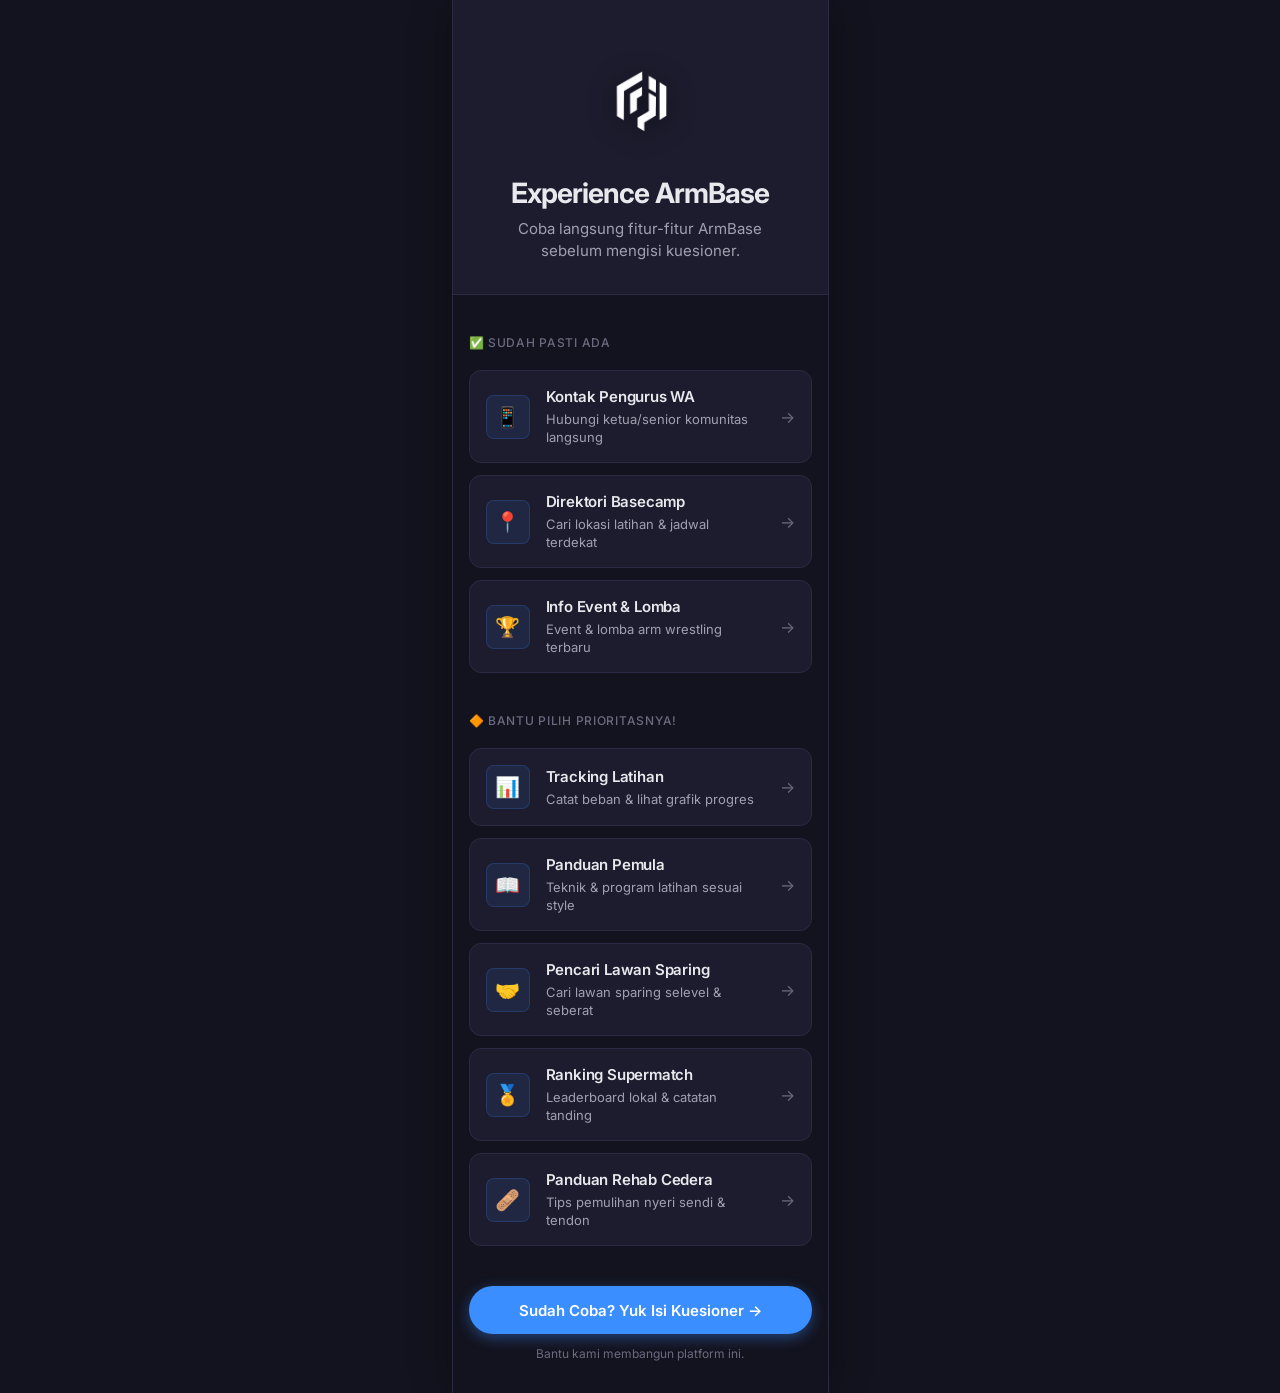
==== index.html @ 0b5d5841 "feat: setup mini experience hub and dark theme mockups" ====
<!DOCTYPE html>
<html lang="id">
<head>
  <meta charset="UTF-8">
  <meta name="viewport" content="width=375, initial-scale=1.0">
  <title>ArmBase — Coba Fitur</title>
  <link rel="stylesheet" href="mockup-shared.css">
  <style>
    body {
      padding-bottom: var(--sp-xl);
    }
    
    .hero-section {
      display: flex;
      flex-direction: column;
      align-items: center;
      text-align: center;
      padding: 40px var(--sp-md) 32px;
      border-bottom: 1px solid var(--hairline);
      background: var(--canvas-soft);
      margin-bottom: var(--sp-lg);
    }

    .hero-logo {
      width: 120px;
      height: auto;
      margin-bottom: var(--sp-md);
      filter: drop-shadow(0 4px 12px rgba(0, 0, 0, 0.5));
    }

    .hero-title {
      font-size: 28px;
      font-weight: 700;
      letter-spacing: -0.96px;
      color: var(--ink);
      margin-bottom: var(--sp-xs);
    }

    .hero-subtitle {
      font-size: 15px;
      color: var(--body);
      line-height: 22px;
      max-width: 280px;
    }

    .section-container {
      padding: 0 var(--sp-md) var(--sp-lg);
    }

    .grid-container {
      display: grid;
      grid-template-columns: 1fr;
      gap: var(--sp-sm);
      margin-top: var(--sp-sm);
    }

    .feature-card {
      display: flex;
      align-items: center;
      gap: var(--sp-md);
      background: var(--canvas-soft);
      border: 1px solid var(--hairline);
      border-radius: var(--r-lg);
      padding: var(--sp-md);
      text-decoration: none;
      transition: all 0.2s ease;
      position: relative;
      overflow: hidden;
    }
    
    .feature-card::before {
      content: "";
      position: absolute;
      inset: 0;
      background: linear-gradient(135deg, rgba(255,255,255,0.05) 0%, rgba(255,255,255,0) 100%);
      opacity: 0;
      transition: opacity 0.2s ease;
    }

    .feature-card:hover {
      border-color: var(--hairline-strong);
      transform: translateY(-2px);
      box-shadow: 0 8px 24px rgba(0, 0, 0, 0.4);
    }
    
    .feature-card:hover::before {
      opacity: 1;
    }
    
    .feature-card:active {
      transform: scale(0.98);
    }

    .feature-icon-wrapper {
      width: 44px;
      height: 44px;
      border-radius: var(--r-md);
      background: rgba(59, 142, 255, 0.1);
      border: 1px solid rgba(59, 142, 255, 0.2);
      display: flex;
      align-items: center;
      justify-content: center;
      font-size: 20px;
      flex-shrink: 0;
    }

    .feature-content {
      flex: 1;
    }

    .feature-title {
      font-size: 15px;
      font-weight: 600;
      color: var(--ink);
      margin-bottom: 4px;
      letter-spacing: -0.2px;
    }

    .feature-desc {
      font-size: 13px;
      color: var(--body);
      line-height: 18px;
    }
    
    .feature-arrow {
      color: var(--mute);
      font-size: 16px;
      margin-left: 4px;
    }

    .cta-container {
      padding: 0 var(--sp-md);
      margin-top: 16px;
    }
    
    .cta-button {
      display: flex;
      align-items: center;
      justify-content: center;
      gap: 8px;
      width: 100%;
      height: 48px;
      background: var(--link);
      color: #fff;
      font-size: 15px;
      font-weight: 600;
      border-radius: var(--r-pill);
      text-decoration: none;
      border: none;
      box-shadow: 0 4px 14px rgba(59, 142, 255, 0.4);
      transition: all 0.2s ease;
    }
    
    .cta-button:hover {
      background: var(--link-deep);
      box-shadow: 0 6px 20px rgba(59, 142, 255, 0.5);
      transform: translateY(-1px);
    }
    
    .cta-button:active {
      transform: scale(0.98);
    }
    
    .cta-subtitle {
      text-align: center;
      font-size: 12px;
      color: var(--mute);
      margin-top: 12px;
    }

  </style>
</head>
<body>

  <div class="hero-section">
    <img src="logo.png" alt="ArmBase Logo" class="hero-logo">
    <h1 class="hero-title">Experience ArmBase</h1>
    <p class="hero-subtitle">Coba langsung fitur-fitur ArmBase sebelum mengisi kuesioner.</p>
  </div>

  <div class="section-container">
    <div class="section-label" style="padding-left: 0; padding-right: 0; display: flex; justify-content: space-between; align-items: center;">
      ✅ Sudah Pasti Ada
    </div>
    
    <div class="grid-container">
      <a href="06_kontak_pengurus_wa.html" class="feature-card">
        <div class="feature-icon-wrapper">📱</div>
        <div class="feature-content">
          <div class="feature-title">Kontak Pengurus WA</div>
          <div class="feature-desc">Hubungi ketua/senior komunitas langsung</div>
        </div>
        <div class="feature-arrow">→</div>
      </a>
      
      <a href="07_direktori_basecamp_jadwal.html" class="feature-card">
        <div class="feature-icon-wrapper">📍</div>
        <div class="feature-content">
          <div class="feature-title">Direktori Basecamp</div>
          <div class="feature-desc">Cari lokasi latihan & jadwal terdekat</div>
        </div>
        <div class="feature-arrow">→</div>
      </a>
      
      <a href="08_papan_info_event_lomba.html" class="feature-card">
        <div class="feature-icon-wrapper">🏆</div>
        <div class="feature-content">
          <div class="feature-title">Info Event & Lomba</div>
          <div class="feature-desc">Event & lomba arm wrestling terbaru</div>
        </div>
        <div class="feature-arrow">→</div>
      </a>
    </div>
  </div>

  <div class="section-container">
    <div class="section-label" style="padding-left: 0; padding-right: 0; display: flex; justify-content: space-between; align-items: center;">
      🔶 Bantu Pilih Prioritasnya!
    </div>
    
    <div class="grid-container">
      <a href="01_tracking_grafik_progres.html" class="feature-card">
        <div class="feature-icon-wrapper">📊</div>
        <div class="feature-content">
          <div class="feature-title">Tracking Latihan</div>
          <div class="feature-desc">Catat beban & lihat grafik progres</div>
        </div>
        <div class="feature-arrow">→</div>
      </a>
      
      <a href="02_panduan_pemula_rekomendasi.html" class="feature-card">
        <div class="feature-icon-wrapper">📖</div>
        <div class="feature-content">
          <div class="feature-title">Panduan Pemula</div>
          <div class="feature-desc">Teknik & program latihan sesuai style</div>
        </div>
        <div class="feature-arrow">→</div>
      </a>
      
      <a href="03_pencari_lawan_sparing.html" class="feature-card">
        <div class="feature-icon-wrapper">🤝</div>
        <div class="feature-content">
          <div class="feature-title">Pencari Lawan Sparing</div>
          <div class="feature-desc">Cari lawan sparing selevel & seberat</div>
        </div>
        <div class="feature-arrow">→</div>
      </a>
      
      <a href="04_riwayat_ranking_supermatch.html" class="feature-card">
        <div class="feature-icon-wrapper">🏅</div>
        <div class="feature-content">
          <div class="feature-title">Ranking Supermatch</div>
          <div class="feature-desc">Leaderboard lokal & catatan tanding</div>
        </div>
        <div class="feature-arrow">→</div>
      </a>
      
      <a href="05_panduan_rehab_cedera.html" class="feature-card">
        <div class="feature-icon-wrapper">🩹</div>
        <div class="feature-content">
          <div class="feature-title">Panduan Rehab Cedera</div>
          <div class="feature-desc">Tips pemulihan nyeri sendi & tendon</div>
        </div>
        <div class="feature-arrow">→</div>
      </a>
    </div>
  </div>

  <div class="cta-container">
    <a href="https://docs.google.com/forms/d/e/1FAIpQLSePr3avlJhbw--iCud2xzFFPT0WVsM0hc8czAwdb1kWFpTDTA/viewform?usp=header" target="_blank" class="cta-button">
      Sudah Coba? Yuk Isi Kuesioner →
    </a>
    <div class="cta-subtitle">Bantu kami membangun platform ini.</div>
  </div>

</body>
</html>
---- mockup-shared.css ----
/* ================================================
   ArmBase Mockup — Shared Design Tokens (Vercel-Inspired)
   Extracted from design.md
   ================================================ */

@import url('https://fonts.googleapis.com/css2?family=Inter:wght@400;500;600;700&display=swap');

:root {
  /* Colors — Soft Dark Palette */
  --primary: #e8e8ed;
  --on-primary: #13131f;
  --ink: #e8e8ed;
  --body: #a0a0b0;
  --mute: #6b6b80;
  --hairline: #2a2a42;
  --hairline-strong: #45456a;
  --canvas: #13131f;
  --canvas-soft: #1c1c2e;
  --canvas-soft-2: #252540;
  --link: #3b8eff;
  --link-deep: #5ca0ff;
  --success: #3b8eff;
  --error: #ff4d4d;
  --error-soft: rgba(238, 0, 0, 0.15);
  --warning: #f5a623;
  --warning-soft: rgba(245, 166, 35, 0.15);
  --warning-deep: #f5b85a;
  --violet: #a78bfa;
  --cyan: #50e3c2;
  --cyan-deep: #29bc9b;
  --highlight-pink: #ff0080;
  --whatsapp: #25D366;

  /* Spacing */
  --sp-xxs: 4px;
  --sp-xs: 8px;
  --sp-sm: 12px;
  --sp-md: 16px;
  --sp-lg: 24px;
  --sp-xl: 32px;

  /* Rounded */
  --r-xs: 4px;
  --r-sm: 6px;
  --r-md: 8px;
  --r-lg: 12px;
  --r-xl: 16px;
  --r-pill: 100px;
  --r-full: 9999px;
}

* { margin: 0; padding: 0; box-sizing: border-box; }

body {
  font-family: 'Inter', system-ui, -apple-system, sans-serif;
  background: var(--canvas);
  color: var(--ink);
  width: 375px;
  min-height: 100vh;
  overflow-x: hidden;
  -webkit-font-smoothing: antialiased;
  margin: 0 auto;
  box-shadow: 0 0 0 1px var(--hairline), 0 0 40px rgba(0, 0, 0, 0.3);
}

/* ─── Navbar ─── */
.navbar {
  display: flex;
  align-items: center;
  justify-content: space-between;
  height: 56px;
  padding: 0 var(--sp-md);
  border-bottom: 1px solid var(--hairline);
  background: var(--canvas);
  position: sticky;
  top: 0;
  z-index: 100;
}
.navbar-brand {
  font-size: 18px;
  font-weight: 700;
  letter-spacing: -0.5px;
  color: var(--ink);
}
.navbar-brand span {
  color: var(--link);
}
.navbar-icons {
  display: flex;
  gap: var(--sp-xs);
}
.navbar-icon {
  width: 32px; height: 32px;
  border-radius: var(--r-full);
  border: 1px solid var(--hairline);
  display: flex; align-items: center; justify-content: center;
  background: var(--canvas);
  color: var(--mute);
  font-size: 14px;
}

/* ─── Page Header ─── */
.page-header {
  padding: var(--sp-lg) var(--sp-md) var(--sp-sm);
}
.page-title {
  font-size: 24px;
  font-weight: 600;
  letter-spacing: -0.96px;
  line-height: 32px;
  color: var(--ink);
}
.page-subtitle {
  font-size: 14px;
  font-weight: 400;
  line-height: 20px;
  color: var(--body);
  margin-top: var(--sp-xxs);
}
.page-date {
  font-size: 12px;
  color: var(--mute);
  margin-top: var(--sp-xxs);
}

/* ─── Cards ─── */
.card {
  background: var(--canvas);
  border: 1px solid var(--hairline);
  border-radius: var(--r-lg);
  padding: var(--sp-md);
  margin: 0 var(--sp-md) var(--sp-sm);
}
.card-soft {
  background: var(--canvas-soft);
  border: 1px solid var(--hairline);
  border-radius: var(--r-lg);
  padding: var(--sp-md);
  margin: 0 var(--sp-md) var(--sp-sm);
}
.card-highlight {
  border-color: var(--link);
  box-shadow: 0 0 0 1px var(--link);
}
.card-title {
  font-size: 14px;
  font-weight: 600;
  color: var(--ink);
  letter-spacing: -0.28px;
}
.card-desc {
  font-size: 13px;
  color: var(--body);
  line-height: 18px;
  margin-top: var(--sp-xxs);
}
.card-meta {
  font-size: 12px;
  color: var(--mute);
  margin-top: var(--sp-xxs);
}
.card-row {
  display: flex;
  align-items: center;
  gap: var(--sp-xs);
  margin-top: var(--sp-xs);
}

/* ─── Buttons ─── */
.btn-primary {
  display: inline-flex;
  align-items: center;
  justify-content: center;
  height: 40px;
  padding: 0 var(--sp-md);
  background: var(--primary);
  color: var(--on-primary);
  font-size: 14px;
  font-weight: 500;
  border-radius: var(--r-pill);
  border: none;
  cursor: pointer;
  width: 100%;
  letter-spacing: -0.28px;
}
.btn-secondary {
  display: inline-flex;
  align-items: center;
  justify-content: center;
  height: 40px;
  padding: 0 var(--sp-md);
  background: var(--canvas);
  color: var(--ink);
  font-size: 14px;
  font-weight: 500;
  border-radius: var(--r-pill);
  border: 1px solid var(--hairline);
  cursor: pointer;
  width: 100%;
  letter-spacing: -0.28px;
}
.btn-sm {
  height: 32px;
  font-size: 13px;
  padding: 0 var(--sp-sm);
}
.btn-whatsapp {
  background: var(--whatsapp);
  color: white;
  border: none;
}

/* ─── Badges ─── */
.badge {
  display: inline-flex;
  align-items: center;
  height: 22px;
  padding: 0 var(--sp-xs);
  border-radius: var(--r-full);
  font-size: 11px;
  font-weight: 500;
  letter-spacing: 0.02em;
}
.badge-blue { background: rgba(59, 142, 255, 0.15); color: #5ca0ff; }
.badge-green { background: rgba(10, 124, 66, 0.15); color: #34d399; }
.badge-yellow { background: var(--warning-soft); color: var(--warning-deep); }
.badge-red { background: var(--error-soft); color: #ff6b6b; }
.badge-cyan { background: rgba(80, 227, 194, 0.15); color: #50e3c2; }
.badge-violet { background: rgba(121, 40, 202, 0.15); color: #a78bfa; }
.badge-mute { background: rgba(107, 107, 128, 0.12); color: var(--mute); }

/* ─── Tags ─── */
.tag {
  display: inline-flex;
  align-items: center;
  height: 20px;
  padding: 0 6px;
  border-radius: var(--r-xs);
  font-size: 11px;
  font-weight: 500;
}
.tag-red { background: rgba(238, 0, 0, 0.12); color: #ff6b6b; }
.tag-yellow { background: rgba(245, 166, 35, 0.12); color: #f5b85a; }
.tag-cyan { background: rgba(80, 227, 194, 0.12); color: #50e3c2; }
.tag-blue { background: rgba(59, 142, 255, 0.12); color: #5ca0ff; }

/* ─── Avatar ─── */
.avatar {
  width: 40px; height: 40px;
  border-radius: var(--r-full);
  background: var(--canvas-soft-2);
  display: flex; align-items: center; justify-content: center;
  font-size: 14px;
  font-weight: 600;
  color: var(--body);
  flex-shrink: 0;
}
.avatar-sm {
  width: 32px; height: 32px;
  font-size: 12px;
}

/* ─── Filter/Dropdown ─── */
.filter-row {
  display: flex;
  gap: var(--sp-xs);
  padding: 0 var(--sp-md);
  margin-bottom: var(--sp-sm);
  overflow-x: auto;
}
.filter-chip {
  display: inline-flex;
  align-items: center;
  height: 32px;
  padding: 0 var(--sp-sm);
  border-radius: var(--r-pill);
  font-size: 13px;
  font-weight: 500;
  border: 1px solid var(--hairline);
  background: var(--canvas);
  color: var(--body);
  white-space: nowrap;
  flex-shrink: 0;
}
.filter-chip-active {
  background: var(--primary);
  color: var(--on-primary);
  border-color: var(--primary);
}
.select-mock {
  display: inline-flex;
  align-items: center;
  height: 36px;
  padding: 0 var(--sp-sm);
  border-radius: var(--r-sm);
  font-size: 13px;
  font-weight: 400;
  border: 1px solid var(--hairline);
  background: var(--canvas);
  color: var(--ink);
  gap: var(--sp-xxs);
}
.select-mock::after {
  content: "▾";
  color: var(--mute);
  font-size: 10px;
}

/* ─── Tabs ─── */
.tabs {
  display: flex;
  gap: 0;
  padding: 0 var(--sp-md);
  border-bottom: 1px solid var(--hairline);
  margin-bottom: var(--sp-md);
}
.tab {
  padding: var(--sp-sm) var(--sp-md);
  font-size: 14px;
  font-weight: 500;
  color: var(--mute);
  border-bottom: 2px solid transparent;
  letter-spacing: -0.28px;
}
.tab-active {
  color: var(--ink);
  border-bottom-color: var(--ink);
}

/* ─── Section dividers ─── */
.section-label {
  font-size: 12px;
  font-weight: 500;
  color: var(--mute);
  text-transform: uppercase;
  letter-spacing: 0.06em;
  padding: var(--sp-md) var(--sp-md) var(--sp-xs);
}

/* ─── Stat cards ─── */
.stat-row {
  display: flex;
  gap: var(--sp-xs);
  padding: 0 var(--sp-md);
  margin-bottom: var(--sp-md);
}
.stat-card {
  flex: 1;
  background: var(--canvas-soft);
  border: 1px solid var(--hairline);
  border-radius: var(--r-md);
  padding: var(--sp-sm);
  text-align: center;
}
.stat-value {
  font-size: 18px;
  font-weight: 600;
  color: var(--ink);
  letter-spacing: -0.5px;
}
.stat-label {
  font-size: 11px;
  color: var(--mute);
  margin-top: 2px;
}

/* ─── Form inputs (mock) ─── */
.form-group {
  margin-bottom: var(--sp-sm);
  padding: 0 var(--sp-md);
}
.form-label {
  font-size: 13px;
  font-weight: 500;
  color: var(--ink);
  margin-bottom: var(--sp-xxs);
  display: block;
}
.form-input {
  width: 100%;
  height: 40px;
  padding: 0 var(--sp-sm);
  border: 1px solid var(--hairline);
  border-radius: var(--r-sm);
  font-size: 14px;
  color: var(--ink);
  background: var(--canvas);
}
.form-input-row {
  display: flex;
  gap: var(--sp-xs);
}
.form-input-row .form-group {
  flex: 1;
  padding: 0;
}

/* ─── Progress bar ─── */
.progress-bar-container {
  padding: 0 var(--sp-md);
  margin-bottom: var(--sp-md);
}
.progress-label {
  font-size: 12px;
  font-weight: 500;
  color: var(--mute);
  margin-bottom: var(--sp-xxs);
}
.progress-bar-track {
  height: 6px;
  background: var(--canvas-soft-2);
  border-radius: var(--r-pill);
  overflow: hidden;
}
.progress-bar-fill {
  height: 100%;
  background: var(--link);
  border-radius: var(--r-pill);
}

/* ─── Timeline ─── */
.timeline {
  padding: 0 var(--sp-md);
  margin-bottom: var(--sp-md);
}
.timeline-item {
  display: flex;
  gap: var(--sp-sm);
  padding-bottom: var(--sp-md);
  position: relative;
}
.timeline-dot-col {
  display: flex;
  flex-direction: column;
  align-items: center;
  width: 20px;
  flex-shrink: 0;
}
.timeline-dot {
  width: 10px; height: 10px;
  border-radius: var(--r-full);
  border: 2px solid var(--link);
  background: var(--canvas);
  flex-shrink: 0;
}
.timeline-dot-locked {
  border-color: var(--hairline);
}
.timeline-line {
  width: 2px;
  flex: 1;
  background: var(--hairline);
  margin-top: 4px;
}
.timeline-content {
  flex: 1;
  padding-bottom: 4px;
}
.timeline-content-locked {
  opacity: 0.5;
}

/* ─── Warning card ─── */
.warning-card {
  background: var(--warning-soft);
  border: 1px solid var(--warning);
  border-radius: var(--r-md);
  padding: var(--sp-sm);
  margin: 0 var(--sp-md) var(--sp-md);
  font-size: 13px;
  line-height: 18px;
  color: var(--warning-deep);
}

/* ─── Chart placeholder ─── */
.chart-area {
  margin: 0 var(--sp-md) var(--sp-md);
  background: var(--canvas-soft);
  border: 1px solid var(--hairline);
  border-radius: var(--r-lg);
  padding: var(--sp-md);
  position: relative;
  height: 180px;
  overflow: hidden;
}

/* ─── Map placeholder ─── */
.map-placeholder {
  margin: 0 var(--sp-md) var(--sp-md);
  background: var(--canvas-soft-2);
  border: 1px solid var(--hairline);
  border-radius: var(--r-lg);
  height: 120px;
  display: flex;
  align-items: center;
  justify-content: center;
  color: var(--mute);
  font-size: 13px;
  position: relative;
}

/* ─── Grid 2x2 ─── */
.grid-2x2 {
  display: grid;
  grid-template-columns: 1fr 1fr;
  gap: var(--sp-xs);
  padding: 0 var(--sp-md);
  margin-bottom: var(--sp-md);
}
.grid-card {
  background: var(--canvas-soft);
  border: 1px solid var(--hairline);
  border-radius: var(--r-md);
  padding: var(--sp-sm);
  text-align: center;
  cursor: pointer;
}
.grid-card-active {
  border-color: var(--link);
  box-shadow: 0 0 0 1px var(--link);
  background: rgba(59, 142, 255, 0.1);
}
.grid-card-icon {
  font-size: 20px;
  margin-bottom: var(--sp-xxs);
}
.grid-card-label {
  font-size: 13px;
  font-weight: 500;
  color: var(--ink);
}

/* ─── Podium ─── */
.podium {
  display: flex;
  align-items: flex-end;
  justify-content: center;
  gap: var(--sp-xs);
  padding: 0 var(--sp-md);
  margin-bottom: var(--sp-md);
  height: 140px;
}
.podium-item {
  flex: 1;
  border-radius: var(--r-md) var(--r-md) 0 0;
  padding: var(--sp-sm);
  text-align: center;
  display: flex;
  flex-direction: column;
  justify-content: flex-end;
}
.podium-1 { background: rgba(249, 203, 40, 0.12); border: 1px solid rgba(249, 203, 40, 0.3); height: 130px; }
.podium-2 { background: rgba(180, 180, 200, 0.1); border: 1px solid rgba(180, 180, 200, 0.25); height: 105px; }
.podium-3 { background: rgba(247, 168, 168, 0.1); border: 1px solid rgba(247, 168, 168, 0.25); height: 85px; }
.podium-rank { font-size: 20px; margin-bottom: 2px; }
.podium-name { font-size: 12px; font-weight: 600; color: var(--ink); }
.podium-stats { font-size: 10px; color: var(--mute); margin-top: 2px; }
.podium-score { font-size: 14px; font-weight: 700; color: var(--ink); margin-top: 2px; }

/* ─── List items ─── */
.list-item {
  display: flex;
  align-items: center;
  gap: var(--sp-sm);
  padding: var(--sp-sm) var(--sp-md);
  border-bottom: 1px solid var(--hairline);
}
.list-item:last-child { border-bottom: none; }
.list-rank {
  font-size: 14px;
  font-weight: 600;
  color: var(--mute);
  width: 24px;
  text-align: center;
  flex-shrink: 0;
}

/* ─── Footer note ─── */
.footer-note {
  padding: var(--sp-md);
  text-align: center;
  font-size: 12px;
  color: var(--mute);
  line-height: 18px;
}

/* ─── Utility ─── */
.mt-xs { margin-top: var(--sp-xs); }
.mt-sm { margin-top: var(--sp-sm); }
.mt-md { margin-top: var(--sp-md); }
.mb-xs { margin-bottom: var(--sp-xs); }
.mb-sm { margin-bottom: var(--sp-sm); }
.mb-md { margin-bottom: var(--sp-md); }
.px-md { padding-left: var(--sp-md); padding-right: var(--sp-md); }
.flex-between { display: flex; justify-content: space-between; align-items: center; }
.text-center { text-align: center; }
.gap-xs { gap: var(--sp-xs); }
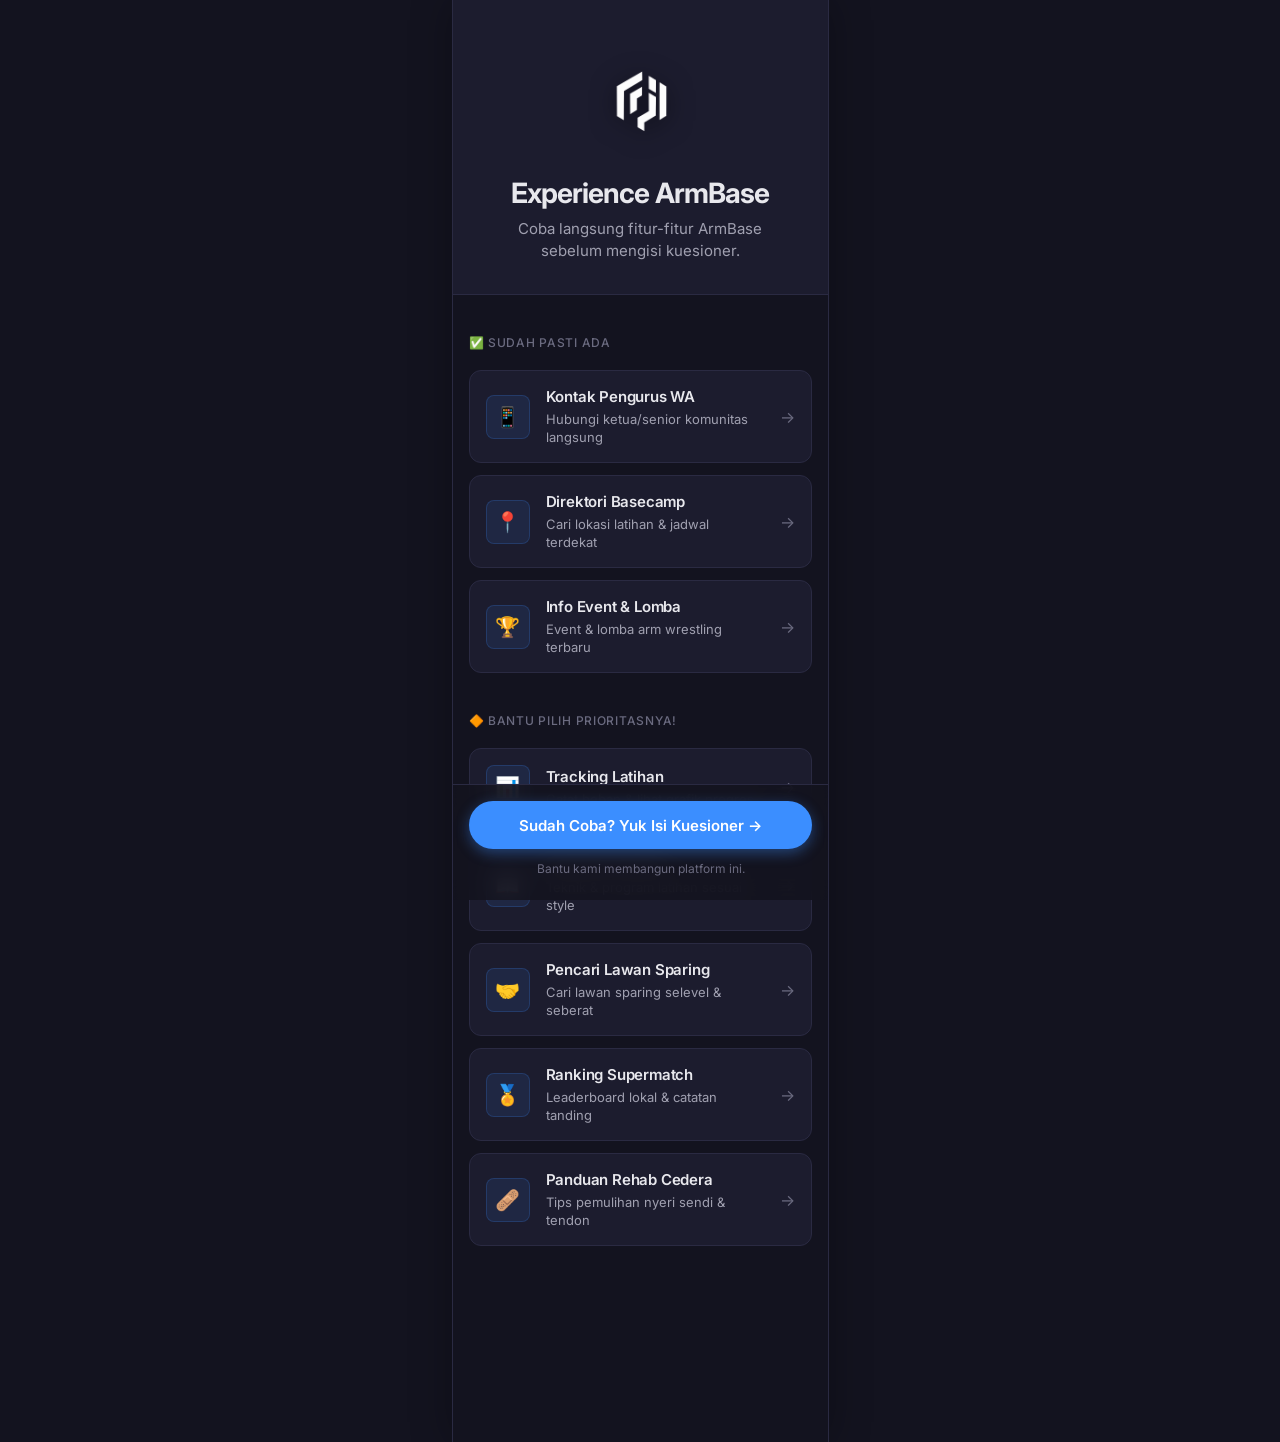
==== commit a28d6a5a: "feat: make CTA button sticky at bottom" ====
--- a/index.html
+++ b/index.html
@@ -129,8 +129,15 @@
     }
 
     .cta-container {
-      padding: 0 var(--sp-md);
-      margin-top: 16px;
+      position: sticky;
+      bottom: 0;
+      padding: 16px var(--sp-md) 24px;
+      margin-top: 24px;
+      background: rgba(19, 19, 31, 0.9);
+      backdrop-filter: blur(12px);
+      -webkit-backdrop-filter: blur(12px);
+      border-top: 1px solid var(--hairline);
+      z-index: 100;
     }
     
     .cta-button {
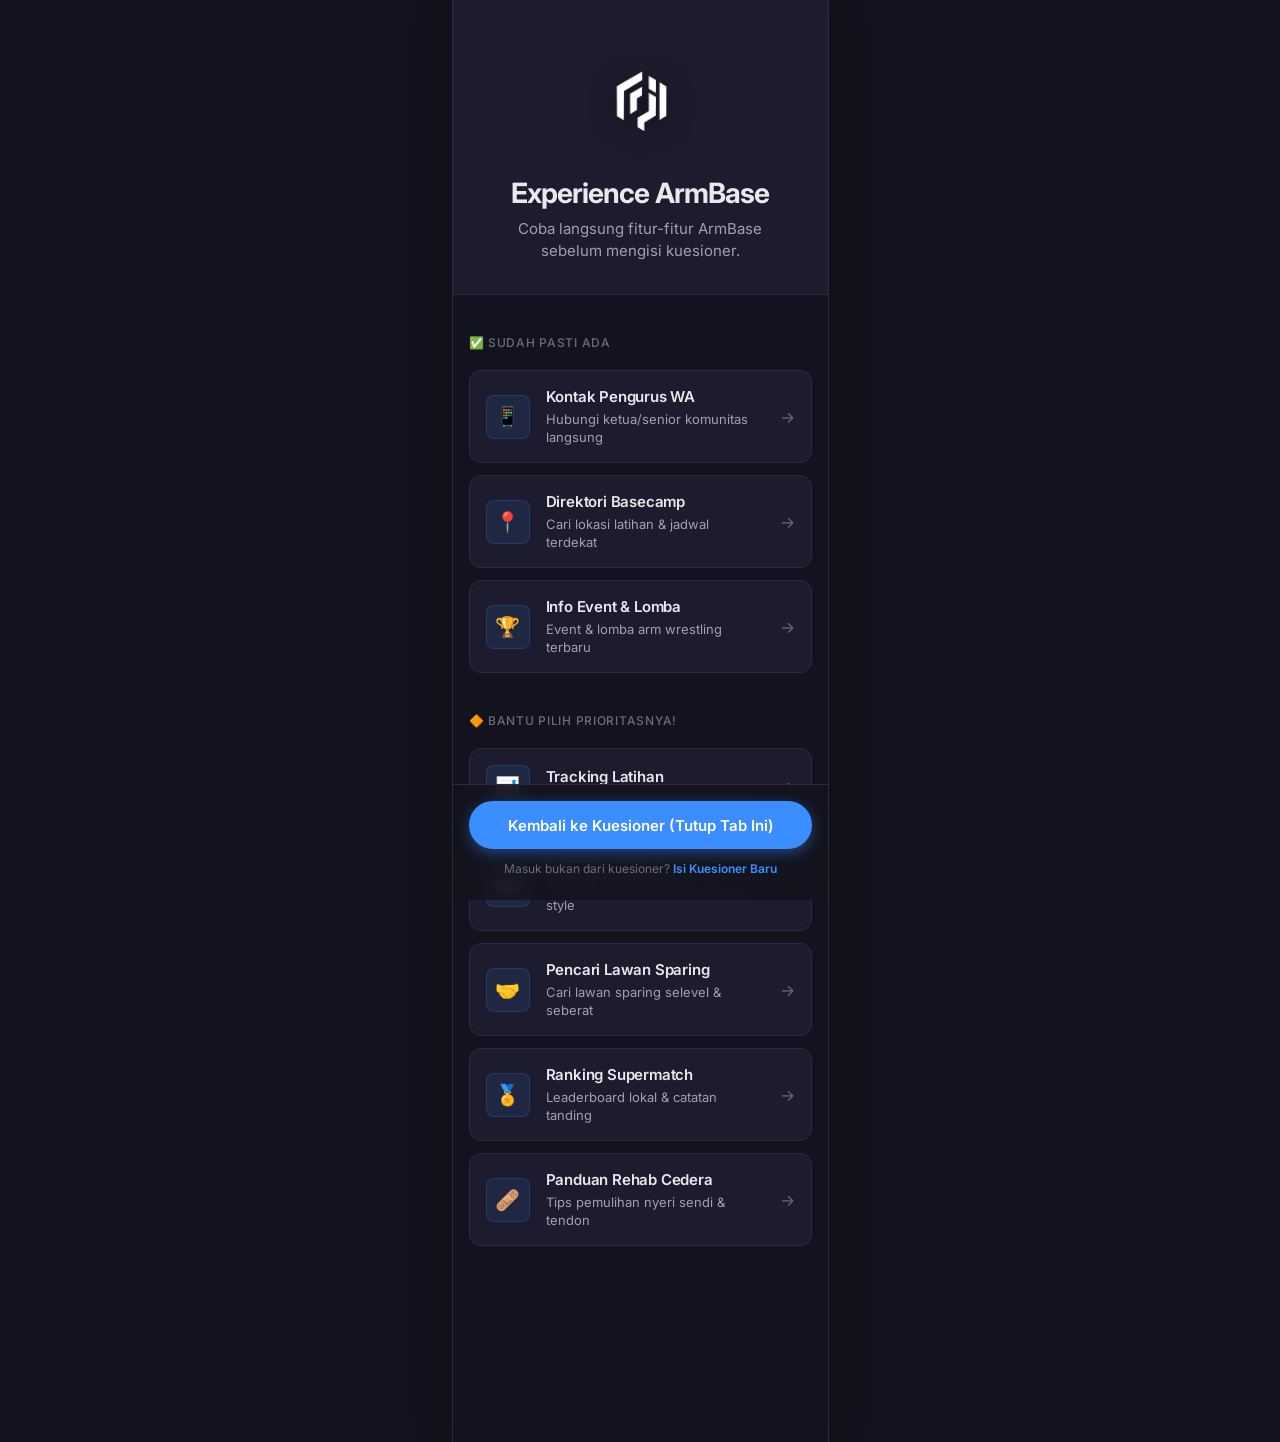
==== commit 303d6213: "fix: update CTA to close tab instead of opening new form" ====
--- a/index.html
+++ b/index.html
@@ -274,10 +274,12 @@
   </div>
 
   <div class="cta-container">
-    <a href="https://docs.google.com/forms/d/e/1FAIpQLSePr3avlJhbw--iCud2xzFFPT0WVsM0hc8czAwdb1kWFpTDTA/viewform?usp=header" target="_blank" class="cta-button">
-      Sudah Coba? Yuk Isi Kuesioner →
+    <a href="#" onclick="window.close(); return false;" class="cta-button">
+      Kembali ke Kuesioner (Tutup Tab Ini)
     </a>
-    <div class="cta-subtitle">Bantu kami membangun platform ini.</div>
+    <div class="cta-subtitle">
+      Masuk bukan dari kuesioner? <a href="https://docs.google.com/forms/d/e/1FAIpQLSePr3avlJhbw--iCud2xzFFPT0WVsM0hc8czAwdb1kWFpTDTA/viewform?usp=header" target="_blank" style="color: var(--link); text-decoration: none; font-weight: 600;">Isi Kuesioner Baru</a>
+    </div>
   </div>
 
 </body>
